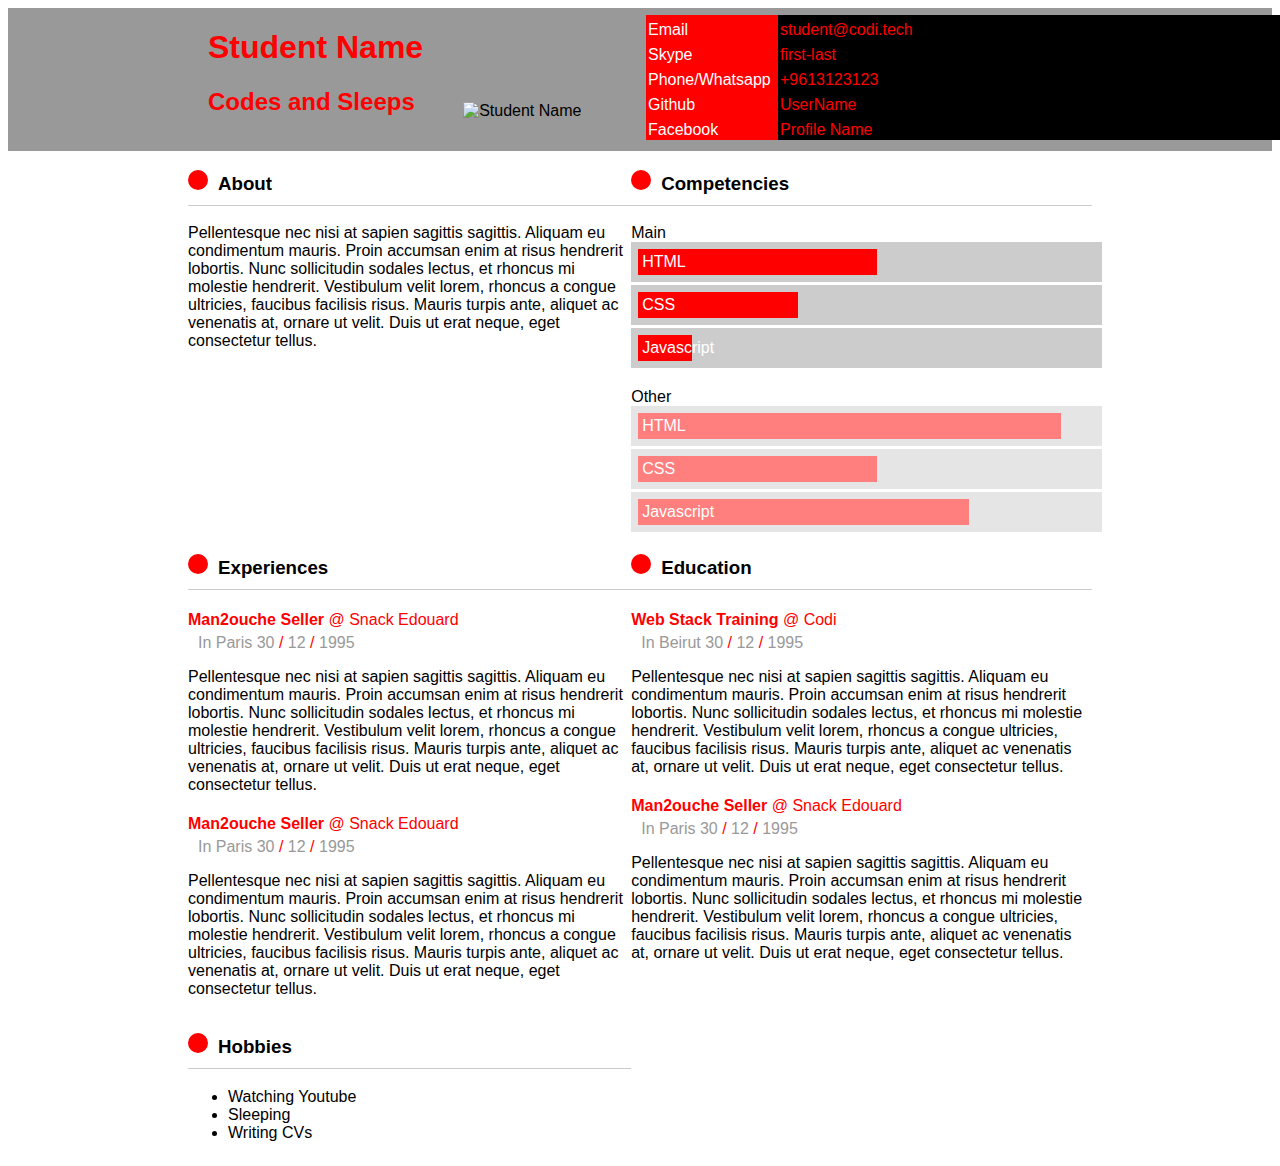
==== public/style1/index.html @ 396c1c1a "First CV Web and Mobile" ====
<!DOCTYPE html>
<html lang="en">
  <head>
    <!-- Meta tags -->
    <meta http-equiv="content-type" content="text/html; charset=UTF-8" />
    <meta charset="utf-8" />
    <meta http-equiv="X-UA-Compatible" content="IE=edge,chrome=1" />
    <meta name="viewport" content="width=device-width, initial-scale=1.0" />
    <!-- /Meta tags -->

    <title>JStudent | CV</title>

    <!-- Stylesheets -->
    <link rel="stylesheet" href="normalize.css" />
    <link rel="stylesheet" href="style.css" />
    <!-- /Stylesheets -->
  </head>
  <body>
    <div id="#wrapper">
      <header>
        <div>
          <hgroup>
            <h1>Student Name</h1>
            <h2>Codes and Sleeps</h2>
          </hgroup>
          <figure>
            <img src="../images/110x110.png" alt="Student Name" />
          </figure>
        </div>
      </header>
      <div class="content">
        <section id="about">
          <h3>About</h3>
          <p>
            Pellentesque nec nisi at sapien sagittis sagittis. Aliquam eu
            condimentum mauris. Proin accumsan enim at risus hendrerit lobortis.
            Nunc sollicitudin sodales lectus, et rhoncus mi molestie hendrerit.
            Vestibulum velit lorem, rhoncus a congue ultricies, faucibus
            facilisis risus. Mauris turpis ante, aliquet ac venenatis at, ornare
            ut velit. Duis ut erat neque, eget consectetur tellus.
          </p>
        </section>
        <section id="competencies">
          <h3>Competencies</h3>
          <div class="skills skills-primary">
            <div class="skill" data-skill="5">
              <span>HTML</span>
            </div>
            <div class="skill" data-skill="3">
              <span>CSS</span>
            </div>
            <div class="skill" data-skill="1">
              <span>Javascript</span>
            </div>
          </div>
          <div class="skills skills-secondary">
            <div class="skill" data-skill="9">
              <span>HTML</span>
            </div>
            <div class="skill" data-skill="5">
              <span>CSS</span>
            </div>
            <div class="skill" data-skill="7">
              <span>Javascript</span>
            </div>
          </div>
        </section>
        <section id="experiences">
          <h3>Experiences</h3>
          <div class="experience">
            <h4>
              <span class="experience-type">Man2ouche Seller</span>
              <span class="experience-institution">Snack Edouard</span>
            </h4>
            <div class="experience-details">
              <span class="experience-location">
                Paris
              </span>
              <span class="experience-date">
                <span class="day">30</span>
                <span class="experience-date-separator">/</span>
                <span class="month">12</span>
                <span class="experience-date-separator">/</span>
                <span class="year">1995</span>
              </span>
            </div>
            <p class="experience-description">
              Pellentesque nec nisi at sapien sagittis sagittis. Aliquam eu
              condimentum mauris. Proin accumsan enim at risus hendrerit
              lobortis. Nunc sollicitudin sodales lectus, et rhoncus mi molestie
              hendrerit. Vestibulum velit lorem, rhoncus a congue ultricies,
              faucibus facilisis risus. Mauris turpis ante, aliquet ac venenatis
              at, ornare ut velit. Duis ut erat neque, eget consectetur tellus.
            </p>
          </div>
          <div class="experience">
            <h4>
              <span class="experience-type">Man2ouche Seller</span>
              <span class="experience-institution">Snack Edouard</span>
            </h4>
            <div class="experience-details">
              <span class="experience-location">
                Paris
              </span>
              <span class="experience-date">
                <span class="day">30</span>
                <span class="experience-date-separator">/</span>
                <span class="month">12</span>
                <span class="experience-date-separator">/</span>
                <span class="year">1995</span>
              </span>
            </div>
            <p class="experience-description">
              Pellentesque nec nisi at sapien sagittis sagittis. Aliquam eu
              condimentum mauris. Proin accumsan enim at risus hendrerit
              lobortis. Nunc sollicitudin sodales lectus, et rhoncus mi molestie
              hendrerit. Vestibulum velit lorem, rhoncus a congue ultricies,
              faucibus facilisis risus. Mauris turpis ante, aliquet ac venenatis
              at, ornare ut velit. Duis ut erat neque, eget consectetur tellus.
            </p>
          </div>
        </section>
        <section id="education">
          <h3>Education</h3>
          <div class="experience">
            <h4>
              <span class="experience-type">Web Stack Training</span>
              <span class="experience-institution">Codi</span>
            </h4>
            <div class="experience-details">
              <span class="experience-location">
                Beirut
              </span>
              <span class="experience-date">
                <span class="day">30</span>
                <span class="experience-date-separator">/</span>
                <span class="month">12</span>
                <span class="experience-date-separator">/</span>
                <span class="year">1995</span>
              </span>
            </div>
            <p class="experience-description">
              Pellentesque nec nisi at sapien sagittis sagittis. Aliquam eu
              condimentum mauris. Proin accumsan enim at risus hendrerit
              lobortis. Nunc sollicitudin sodales lectus, et rhoncus mi molestie
              hendrerit. Vestibulum velit lorem, rhoncus a congue ultricies,
              faucibus facilisis risus. Mauris turpis ante, aliquet ac venenatis
              at, ornare ut velit. Duis ut erat neque, eget consectetur tellus.
            </p>
          </div>
          <div class="experience">
            <h4>
              <span class="experience-type">Man2ouche Seller</span>
              <span class="experience-institution">Snack Edouard</span>
            </h4>
            <div class="experience-details">
              <span class="experience-location">
                Paris
              </span>
              <span class="experience-date">
                <span class="day">30</span>
                <span class="experience-date-separator">/</span>
                <span class="month">12</span>
                <span class="experience-date-separator">/</span>
                <span class="year">1995</span>
              </span>
            </div>
            <p class="experience-description">
              Pellentesque nec nisi at sapien sagittis sagittis. Aliquam eu
              condimentum mauris. Proin accumsan enim at risus hendrerit
              lobortis. Nunc sollicitudin sodales lectus, et rhoncus mi molestie
              hendrerit. Vestibulum velit lorem, rhoncus a congue ultricies,
              faucibus facilisis risus. Mauris turpis ante, aliquet ac venenatis
              at, ornare ut velit. Duis ut erat neque, eget consectetur tellus.
            </p>
          </div>
        </section>
        <section id="hobbies">
          <h3>Hobbies</h3>
          <ul>
            <li>Watching Youtube</li>
            <li>Sleeping</li>
            <li>Writing CVs</li>
          </ul>
        </section>
        <section id="contact">
          <h3>Contact</h3>
          <div class="contacts">
            <dl class="contact contact-email">
              <dt class="contact-type">Email</dt>
              <dd class="contact-value">
                <a href="mailto:student@codi.tech">student@codi.tech</a>
              </dd>
            </dl>
            <dl class="contact contact-skype">
              <dt class="contact-type">Skype</dt>
              <dd class="contact-value">first-last</dd>
            </dl>
            <dl class="contact contact-phone">
              <dt class="contact-type">Phone/Whatsapp</dt>
              <dd class="contact-value">
                <a href="tel:+96170261482">+9613123123</a>
              </dd>
            </dl>
            <dl class="contact contact-github">
              <dt class="contact-type">Github</dt>
              <dd class="contact-value">
                <a href="https://github.com/User/" target="_blank">UserName</a>
              </dd>
            </dl>
            <dl class="contact contact-facebook">
              <dt class="contact-type">Facebook</dt>
              <dd class="contact-value">
                <a href="//www.facebook.com/profileName" target="_blank"
                  >Profile Name</a
                >
              </dd>
            </dl>
          </div>
        </section>
      </div>
    </div>
  </body>
</html>
---- public/style1/style.css ----
body{
    font-family: Arial, Helvetica, sans-serif;
}
 p{
     font-weight: 500;
 }
 header div{
    display: flex;
    flex-flow: wrap;
    background: #999999;
    padding-left: 200px;
    align-items: flex-end;
    padding-bottom: 15px;
}
header h1, header h2{
    color:red;
}
.experience-type{
    font-weight: bold;
    color: red;
}
.experience-institution{
    color:red;
    font-weight: lighter;
}
.experience-institution::before{
    content: "@ ";
}
.experience-details{
    color:#999999;
    margin-left: 10px;
}
.experience-details::before{
    content: "In ";
}
.experience-date-separator{
    color:red;
}
.experience h4{
    margin-bottom: 5px;
}
.contacts{
    line-height: 0.6;
    background-color:red;
    margin-top: 15px;
}
#contact{
    position: absolute;
    top: 0;
    right: 0;

}
#contact h3{
display: none;
}
.contact{
    display: flex;
}
dt{
    width: 90px;
    padding-top: 10px;
    padding-left:2px;
    color:white;
}
dd{
    background-color:black;
    color:red;
    width:500px;
    padding-top: 10px;
    padding-left:2px;
}
dl{
    height: 25px;
    margin-bottom: 0;
    margin-top:0;
}
dd a{
    color:red;
    text-decoration: none;
}
.content{
    display: grid;
    padding-inline: 180px;
}
#about{
    grid-column: 1/2;
}
#competencies{
    grid-column: 2/3;
}
section h3{
    border-bottom: 1px solid #ccc;
    padding-bottom: 10px;
}
.skill{
    width: 100%;
    color:white;
    margin-bottom:3px;
    /* padding: 4px; */
    background-color: #ccc;
    border: 5px solid #ccc;
}
.skills-primary .skill:nth-child(1) span{
    padding:4px;
    width: 50%;
    background-color:red;
    display: block;
    border: 2px solid #ccc;
}
.skills-primary .skill:nth-child(2) span{
    padding:4px;
    width: 33%;
    background-color:red;
    display: block;
    border: 2px solid #ccc;
}
.skills-primary .skill:nth-child(3) span{
    padding:4px;
    width: 10%;
    background-color:red;
    display: block;
    border: 2px solid #ccc;
}

.skills-secondary .skill:nth-child(1) span{
    padding:4px;
    width: 90%;
    background-color:red;
    display: block;
    border: 2px solid #ccc;
}
.skills-secondary .skill:nth-child(2) span{
    padding:4px;
    width: 50%;
    background-color:red;
    display: block;
    border: 2px solid #ccc;
}
.skills-secondary .skill:nth-child(3) span{
    padding:4px;
    width: 70%;
    background-color:red;
    display: block;
    border: 2px solid #ccc;
}
.skills-secondary .skill{
    opacity: 50%;
}
.skills-secondary{
    margin-top: 20px;
}

.skills-primary::before{
    content: "Main";
}
.skills-secondary::before{
    content: "Other";
}

h3:before{
    content: "";
    height: 20px;
    width: 20px;
    background-color: red;
    border-radius: 50%;
    display: inline-block;
    margin-right: 10px;
}

@media (max-width:1200px){
    header div{
        padding-left: 80px;
        flex-direction: column;
        align-items: flex-start;
    }
}

@media (max-width:1064px){
    header div{
        padding-left: 40px;
    }
    #contact{
        position:static ;

    }
    .content{
        display: flex;
        flex-direction: column;
        padding-inline: 40px;
    }
    .contact{
        background-color:white;
    }
    dt{
        background-color:red;
        width:150px;
    }
    dd{
        margin-left: 0px;
        background-color: white;
        color:black;
    }
}
@media (max-width:767px){
    dt{
        width: 250px;
    }
}

@media (max-width:479px){
    dt{
        width: 415px;
    }
}
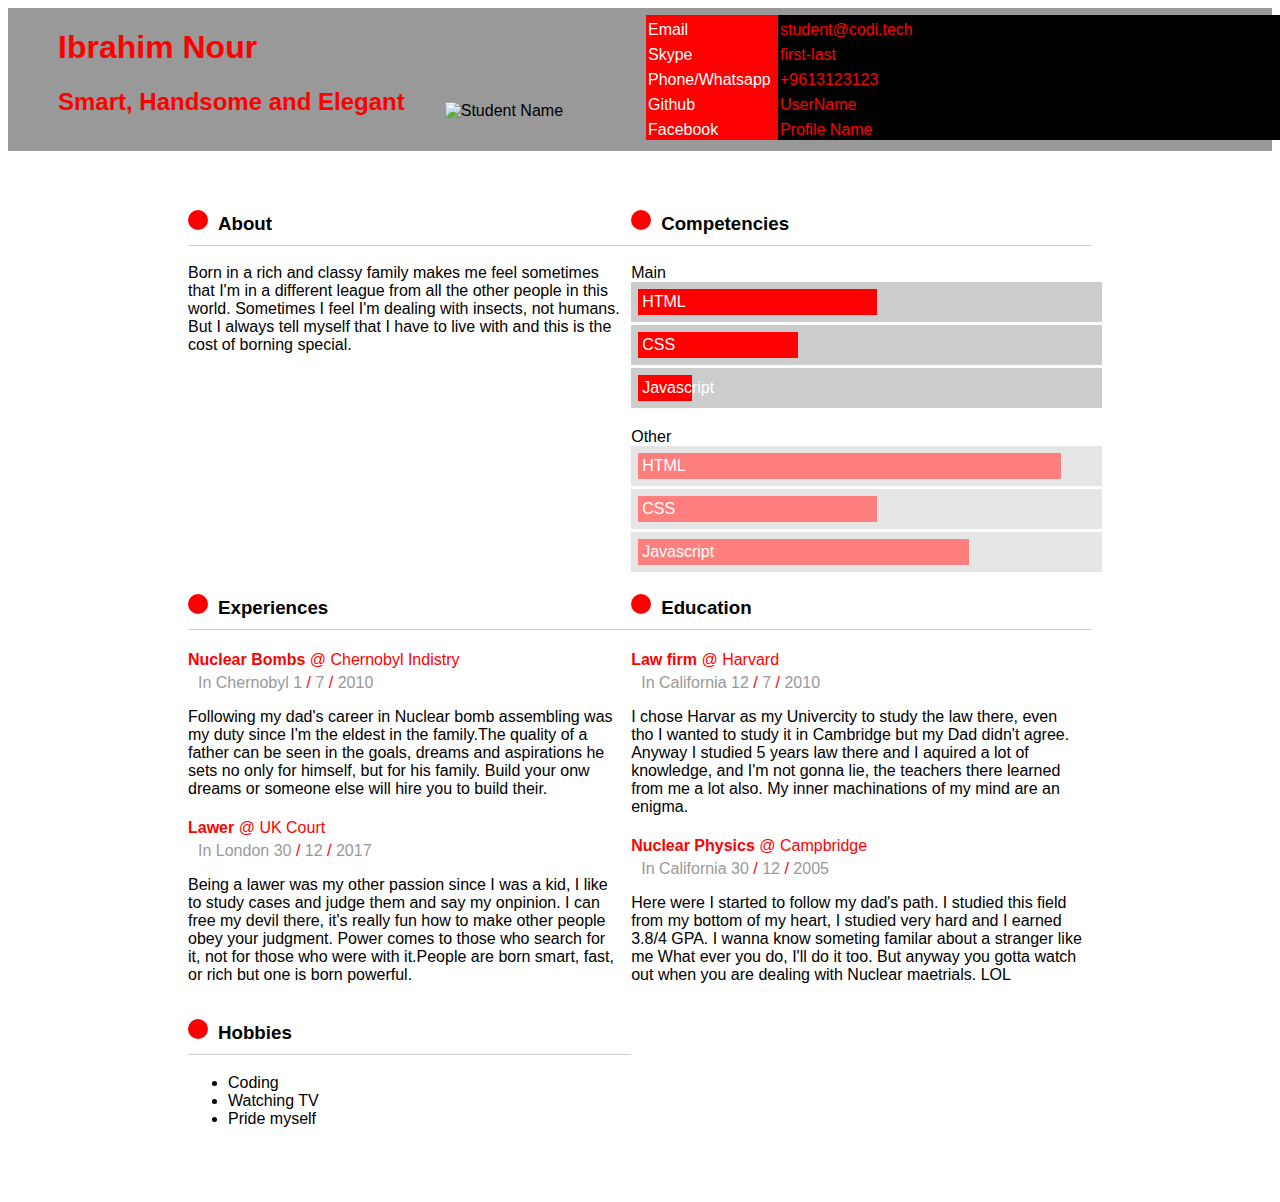
==== commit ce2694b3: "final versin... Hopefully" ====
--- a/public/style1/index.html
+++ b/public/style1/index.html
@@ -8,7 +8,7 @@
     <meta name="viewport" content="width=device-width, initial-scale=1.0" />
     <!-- /Meta tags -->
 
-    <title>JStudent | CV</title>
+    <title>Ibrahim Nour CV</title>
 
     <!-- Stylesheets -->
     <link rel="stylesheet" href="normalize.css" />
@@ -20,8 +20,8 @@
       <header>
         <div>
           <hgroup>
-            <h1>Student Name</h1>
-            <h2>Codes and Sleeps</h2>
+            <h1>Ibrahim Nour</h1>
+            <h2>Smart, Handsome and Elegant  </h2>
           </hgroup>
           <figure>
             <img src="../images/110x110.png" alt="Student Name" />
@@ -32,12 +32,10 @@
         <section id="about">
           <h3>About</h3>
           <p>
-            Pellentesque nec nisi at sapien sagittis sagittis. Aliquam eu
-            condimentum mauris. Proin accumsan enim at risus hendrerit lobortis.
-            Nunc sollicitudin sodales lectus, et rhoncus mi molestie hendrerit.
-            Vestibulum velit lorem, rhoncus a congue ultricies, faucibus
-            facilisis risus. Mauris turpis ante, aliquet ac venenatis at, ornare
-            ut velit. Duis ut erat neque, eget consectetur tellus.
+            Born in a rich and classy family makes me feel sometimes that I'm in a different league
+            from all the other people in this world. Sometimes I feel I'm dealing with insects, not
+            humans. But I always tell myself that I have to live with and this is the cost of borning
+            special.
           </p>
         </section>
         <section id="competencies">
@@ -69,54 +67,51 @@
           <h3>Experiences</h3>
           <div class="experience">
             <h4>
-              <span class="experience-type">Man2ouche Seller</span>
-              <span class="experience-institution">Snack Edouard</span>
-            </h4>
-            <div class="experience-details">
-              <span class="experience-location">
-                Paris
+              <span class="experience-type">Nuclear Bombs</span>
+              <span class="experience-institution">Chernobyl Indistry</span>
+            </h4>
+            <div class="experience-details">
+              <span class="experience-location">
+                Chernobyl
+              </span>
+              <span class="experience-date">
+                <span class="day">1</span>
+                <span class="experience-date-separator">/</span>
+                <span class="month">7</span>
+                <span class="experience-date-separator">/</span>
+                <span class="year">2010</span>
+              </span>
+            </div>
+            <p class="experience-description">
+              Following my dad's career in Nuclear bomb assembling was my duty since
+              I'm the eldest in the family.The quality of a father can be seen in the goals, 
+              dreams and aspirations he sets no only for himself, but for his family.
+              Build your onw dreams or someone else will hire you to build their.
+            </p>
+          </div>
+          <div class="experience">
+            <h4>
+              <span class="experience-type">Lawer</span>
+              <span class="experience-institution">UK Court</span>
+            </h4>
+            <div class="experience-details">
+              <span class="experience-location">
+                London
               </span>
               <span class="experience-date">
                 <span class="day">30</span>
                 <span class="experience-date-separator">/</span>
                 <span class="month">12</span>
                 <span class="experience-date-separator">/</span>
-                <span class="year">1995</span>
-              </span>
-            </div>
-            <p class="experience-description">
-              Pellentesque nec nisi at sapien sagittis sagittis. Aliquam eu
-              condimentum mauris. Proin accumsan enim at risus hendrerit
-              lobortis. Nunc sollicitudin sodales lectus, et rhoncus mi molestie
-              hendrerit. Vestibulum velit lorem, rhoncus a congue ultricies,
-              faucibus facilisis risus. Mauris turpis ante, aliquet ac venenatis
-              at, ornare ut velit. Duis ut erat neque, eget consectetur tellus.
-            </p>
-          </div>
-          <div class="experience">
-            <h4>
-              <span class="experience-type">Man2ouche Seller</span>
-              <span class="experience-institution">Snack Edouard</span>
-            </h4>
-            <div class="experience-details">
-              <span class="experience-location">
-                Paris
-              </span>
-              <span class="experience-date">
-                <span class="day">30</span>
-                <span class="experience-date-separator">/</span>
-                <span class="month">12</span>
-                <span class="experience-date-separator">/</span>
-                <span class="year">1995</span>
-              </span>
-            </div>
-            <p class="experience-description">
-              Pellentesque nec nisi at sapien sagittis sagittis. Aliquam eu
-              condimentum mauris. Proin accumsan enim at risus hendrerit
-              lobortis. Nunc sollicitudin sodales lectus, et rhoncus mi molestie
-              hendrerit. Vestibulum velit lorem, rhoncus a congue ultricies,
-              faucibus facilisis risus. Mauris turpis ante, aliquet ac venenatis
-              at, ornare ut velit. Duis ut erat neque, eget consectetur tellus.
+                <span class="year">2017</span>
+              </span>
+            </div>
+            <p class="experience-description">
+              Being a lawer was my other passion since I was a kid, I like to study cases and
+              judge them and say my onpinion. I can free my devil there, it's really fun how to 
+              make other people obey your judgment. Power comes to those who search for it, not 
+              for those who were with it.People are born smart, fast, or rich
+              but one is born powerful.
             </p>
           </div>
         </section>
@@ -124,63 +119,60 @@
           <h3>Education</h3>
           <div class="experience">
             <h4>
-              <span class="experience-type">Web Stack Training</span>
-              <span class="experience-institution">Codi</span>
-            </h4>
-            <div class="experience-details">
-              <span class="experience-location">
-                Beirut
+              <span class="experience-type">Law firm</span>
+              <span class="experience-institution">Harvard</span>
+            </h4>
+            <div class="experience-details">
+              <span class="experience-location">
+                California
+              </span>
+              <span class="experience-date">
+                <span class="day">12</span>
+                <span class="experience-date-separator">/</span>
+                <span class="month">7</span>
+                <span class="experience-date-separator">/</span>
+                <span class="year">2010</span>
+              </span>
+            </div>
+            <p class="experience-description">
+              I chose Harvar as my Univercity to study the law there, even tho I wanted to study it
+              in Cambridge but my Dad didn't agree. Anyway I studied 5 years law there and I aquired 
+              a lot of knowledge, and I'm not gonna lie, the teachers there learned from me a lot also.
+              My inner machinations of my mind are an enigma.
+
+            </p>
+          </div>
+          <div class="experience">
+            <h4>
+              <span class="experience-type">Nuclear Physics</span>
+              <span class="experience-institution">Campbridge</span>
+            </h4>
+            <div class="experience-details">
+              <span class="experience-location">
+                California 
               </span>
               <span class="experience-date">
                 <span class="day">30</span>
                 <span class="experience-date-separator">/</span>
                 <span class="month">12</span>
                 <span class="experience-date-separator">/</span>
-                <span class="year">1995</span>
-              </span>
-            </div>
-            <p class="experience-description">
-              Pellentesque nec nisi at sapien sagittis sagittis. Aliquam eu
-              condimentum mauris. Proin accumsan enim at risus hendrerit
-              lobortis. Nunc sollicitudin sodales lectus, et rhoncus mi molestie
-              hendrerit. Vestibulum velit lorem, rhoncus a congue ultricies,
-              faucibus facilisis risus. Mauris turpis ante, aliquet ac venenatis
-              at, ornare ut velit. Duis ut erat neque, eget consectetur tellus.
-            </p>
-          </div>
-          <div class="experience">
-            <h4>
-              <span class="experience-type">Man2ouche Seller</span>
-              <span class="experience-institution">Snack Edouard</span>
-            </h4>
-            <div class="experience-details">
-              <span class="experience-location">
-                Paris
-              </span>
-              <span class="experience-date">
-                <span class="day">30</span>
-                <span class="experience-date-separator">/</span>
-                <span class="month">12</span>
-                <span class="experience-date-separator">/</span>
-                <span class="year">1995</span>
-              </span>
-            </div>
-            <p class="experience-description">
-              Pellentesque nec nisi at sapien sagittis sagittis. Aliquam eu
-              condimentum mauris. Proin accumsan enim at risus hendrerit
-              lobortis. Nunc sollicitudin sodales lectus, et rhoncus mi molestie
-              hendrerit. Vestibulum velit lorem, rhoncus a congue ultricies,
-              faucibus facilisis risus. Mauris turpis ante, aliquet ac venenatis
-              at, ornare ut velit. Duis ut erat neque, eget consectetur tellus.
+                <span class="year">2005</span>
+              </span>
+            </div>
+            <p class="experience-description">
+              Here were I started to follow my dad's path. I studied this field from my bottom of my heart,
+              I studied very hard and I earned 3.8/4 GPA. I wanna know someting familar about a stranger like me
+              What ever you do, I'll do it too. But anyway you gotta watch out when you are dealing with Nuclear
+              maetrials. LOL
             </p>
           </div>
         </section>
         <section id="hobbies">
           <h3>Hobbies</h3>
           <ul>
-            <li>Watching Youtube</li>
-            <li>Sleeping</li>
-            <li>Writing CVs</li>
+            <li>Coding</li>
+            <li>Watching TV</li>
+            <li>Pride myself</li>
           </ul>
         </section>
         <section id="contact">
--- a/public/style1/style.css
+++ b/public/style1/style.css
@@ -3,14 +3,16 @@
 }
  p{
      font-weight: 500;
+     padding-right:10px;
  }
  header div{
     display: flex;
     flex-flow: wrap;
     background: #999999;
-    padding-left: 200px;
+    padding-left: 50px;
     align-items: flex-end;
     padding-bottom: 15px;
+    margin-bottom: 40px;
 }
 header h1, header h2{
     color:red;
@@ -81,6 +83,7 @@
 .content{
     display: grid;
     padding-inline: 180px;
+    padding-bottom:50px;
 }
 #about{
     grid-column: 1/2;
@@ -181,7 +184,9 @@
     }
     #contact{
         position:static ;
-
+    }
+    #contact h3{
+        display: block;
     }
     .content{
         display: flex;
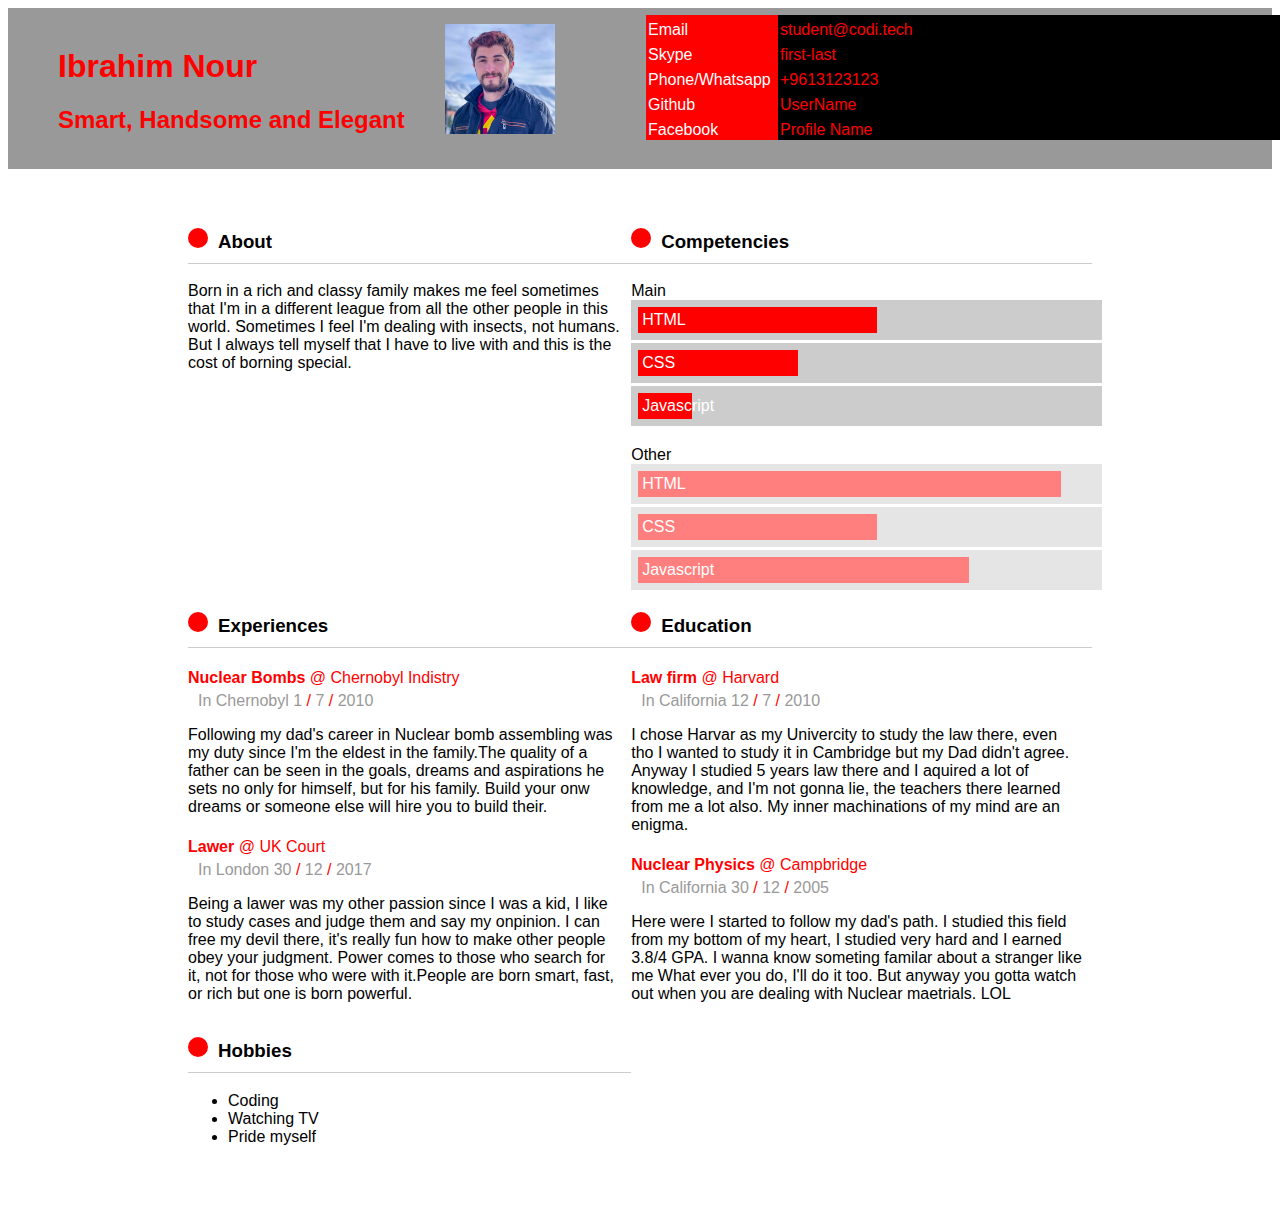
==== commit 5f37c3fa: "Final version, With Picture ;)" ====
--- a/public/style1/index.html
+++ b/public/style1/index.html
@@ -24,7 +24,7 @@
             <h2>Smart, Handsome and Elegant  </h2>
           </hgroup>
           <figure>
-            <img src="../images/110x110.png" alt="Student Name" />
+            <img src="../images/profile.jpg" alt="Student Name" />
           </figure>
         </div>
       </header>
--- a/public/style1/style.css
+++ b/public/style1/style.css
@@ -17,6 +17,10 @@
 header h1, header h2{
     color:red;
 }
+figure img{
+    width: 110px;
+    height: 110px;
+}
 .experience-type{
     font-weight: bold;
     color: red;
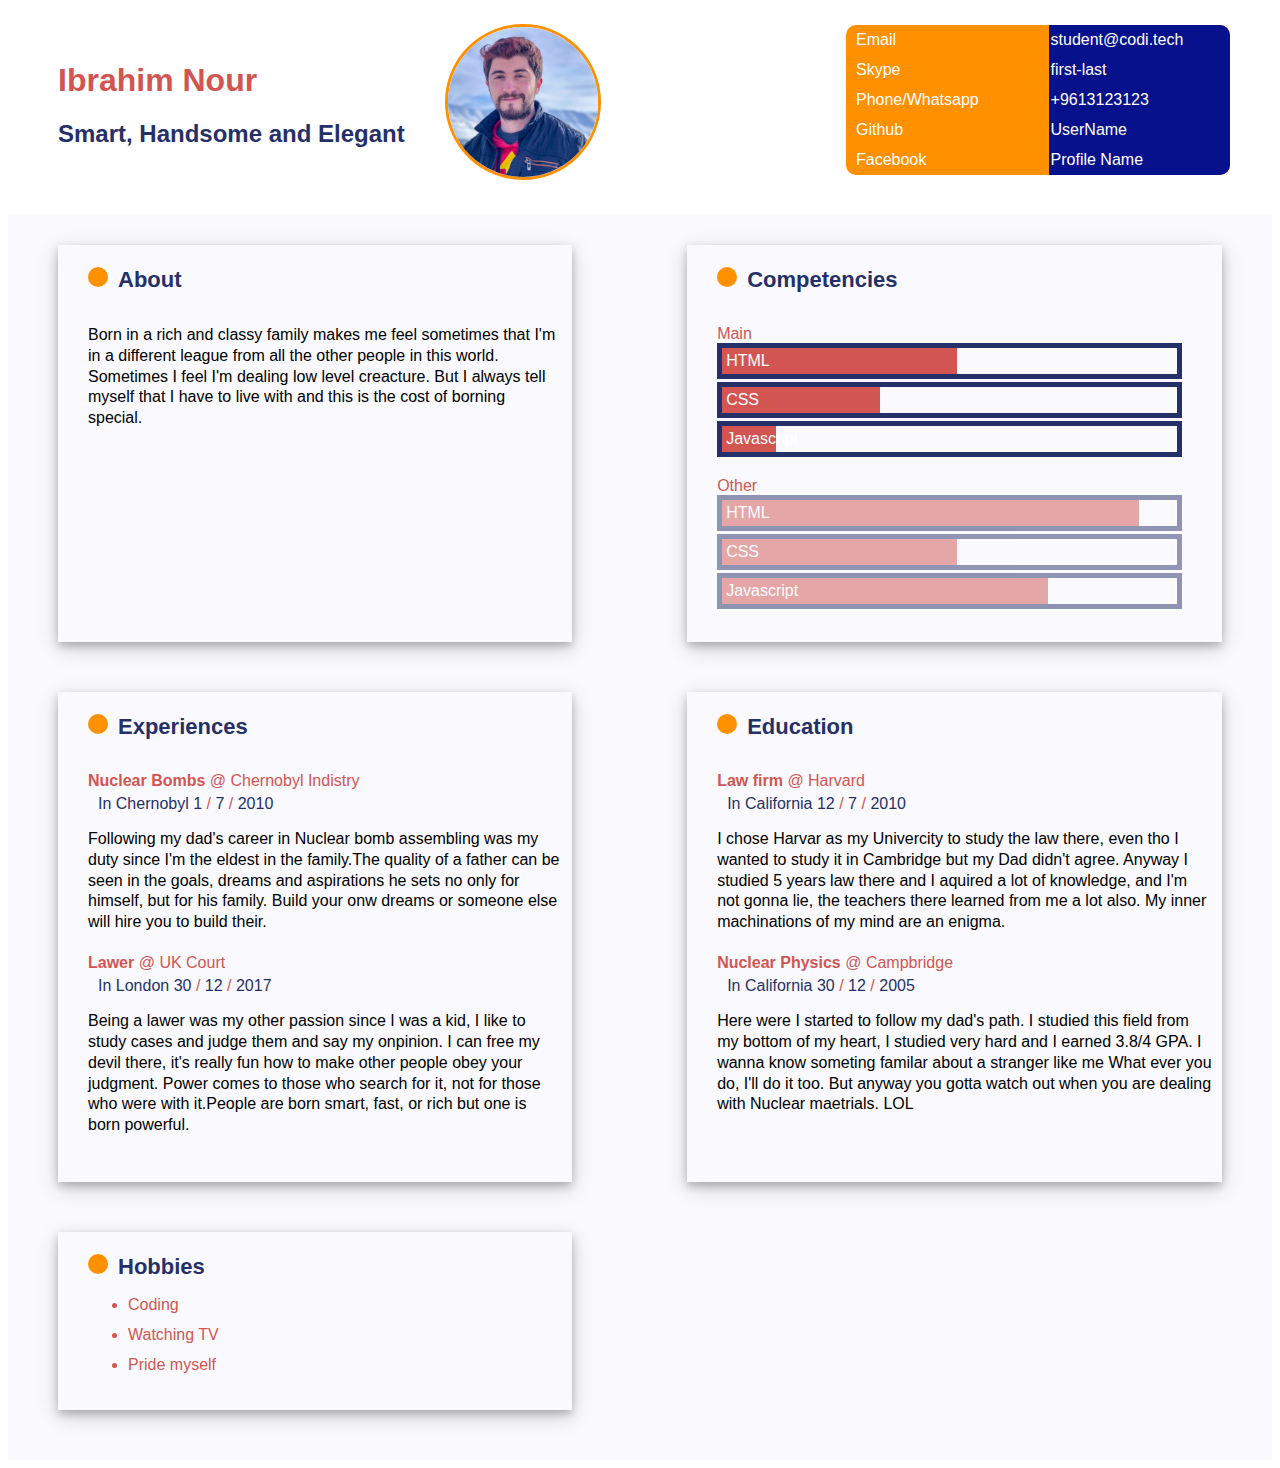
==== commit 31a60fb8: "my own css and information same structure html" ====
--- a/public/style1/index.html
+++ b/public/style1/index.html
@@ -33,8 +33,8 @@
           <h3>About</h3>
           <p>
             Born in a rich and classy family makes me feel sometimes that I'm in a different league
-            from all the other people in this world. Sometimes I feel I'm dealing with insects, not
-            humans. But I always tell myself that I have to live with and this is the cost of borning
+            from all the other people in this world. Sometimes I feel I'm dealing low level creacture.
+            But I always tell myself that I have to live with and this is the cost of borning
             special.
           </p>
         </section>
--- a/public/style1/style.css
+++ b/public/style1/style.css
@@ -8,52 +8,75 @@
  header div{
     display: flex;
     flex-flow: wrap;
-    background: #999999;
+    background: #ffffff;
     padding-left: 50px;
-    align-items: flex-end;
+    align-items: center;
     padding-bottom: 15px;
-    margin-bottom: 40px;
-}
-header h1, header h2{
-    color:red;
+}
+header h1{
+    color:	#D25552;
+}
+header h2{
+    color:#263068;
 }
 figure img{
-    width: 110px;
-    height: 110px;
+    width: 150px;
+    height: auto;
+    border-radius: 100px;
+    border: 3px solid#FF9000;
+}
+.content{
+    display: grid;
+    column-gap: 115px;
+    row-gap:50px;
+    padding-top: 30px;
+    padding-inline: 50px;
+    padding-bottom:50px;
+    background-color: #FAFAFE;
+}
+.content p{
+    line-height: 1.3;
+}
+#about, #competencies, #experiences, #education, #hobbies{
+    box-shadow: 0 4px 8px 0 rgba(0, 0, 0, 0.2), 0 6px 20px 0 rgba(0, 0, 0, 0.19);
+    padding-left:30px;
+    padding-bottom: 30px;
 }
 .experience-type{
     font-weight: bold;
-    color: red;
+    color: #D25552;
 }
 .experience-institution{
-    color:red;
+    color:#D25552;
     font-weight: lighter;
 }
 .experience-institution::before{
     content: "@ ";
 }
 .experience-details{
-    color:#999999;
+    color:#263068;
     margin-left: 10px;
 }
 .experience-details::before{
     content: "In ";
 }
 .experience-date-separator{
-    color:red;
+    color:#D25552;
 }
 .experience h4{
     margin-bottom: 5px;
 }
 .contacts{
     line-height: 0.6;
-    background-color:red;
-    margin-top: 15px;
+    background-color:#FF9000;
+    margin-top: 25px;
+    border-radius: 10px;
 }
 #contact{
     position: absolute;
     top: 0;
-    right: 0;
+    right: 50px;
+    width: 30%;
 
 }
 #contact h3{
@@ -62,93 +85,94 @@
 .contact{
     display: flex;
 }
+.contact-email dd{
+    border-radius: 0 10px 0 0;
+}
+.contact-facebook dd{
+    border-radius: 0 0 10px 0 ;
+}
 dt{
-    width: 90px;
+    width: 83px;
+    padding-top: 10px;
+    padding-left:10px;
+    color:#ffffff;
+    font-size: 16px;
+}
+dd{
+    background-color:#07118B;
+    color:#ffffff;
+    width:300px;
     padding-top: 10px;
     padding-left:2px;
-    color:white;
-}
-dd{
-    background-color:black;
-    color:red;
-    width:500px;
-    padding-top: 10px;
-    padding-left:2px;
+    font-size: 16px;
 }
 dl{
-    height: 25px;
+    place-content: space-between;
+    height: 30px;
     margin-bottom: 0;
     margin-top:0;
 }
 dd a{
-    color:red;
+    color:#ffffff;
     text-decoration: none;
 }
-.content{
-    display: grid;
-    padding-inline: 180px;
-    padding-bottom:50px;
-}
+
 #about{
     grid-column: 1/2;
 }
+
 #competencies{
     grid-column: 2/3;
 }
 section h3{
-    border-bottom: 1px solid #ccc;
+    /* border-bottom: 3px solid #263068; */
     padding-bottom: 10px;
+    color:#263068;
+    font-size: 22px;
 }
 .skill{
-    width: 100%;
+    width: 90%;
     color:white;
     margin-bottom:3px;
     /* padding: 4px; */
-    background-color: #ccc;
-    border: 5px solid #ccc;
+    border: 5px solid #263068;
 }
 .skills-primary .skill:nth-child(1) span{
     padding:4px;
     width: 50%;
-    background-color:red;
-    display: block;
-    border: 2px solid #ccc;
+    background-color:#D25552;
+    display: block;
 }
 .skills-primary .skill:nth-child(2) span{
     padding:4px;
     width: 33%;
-    background-color:red;
-    display: block;
-    border: 2px solid #ccc;
+    background-color:#D25552;
+    display: block;
 }
 .skills-primary .skill:nth-child(3) span{
     padding:4px;
     width: 10%;
-    background-color:red;
-    display: block;
-    border: 2px solid #ccc;
+    background-color:#D25552;
+    display: block;
 }
 
 .skills-secondary .skill:nth-child(1) span{
     padding:4px;
     width: 90%;
-    background-color:red;
-    display: block;
-    border: 2px solid #ccc;
+    background-color:#D25552;
+    display: block;
 }
 .skills-secondary .skill:nth-child(2) span{
     padding:4px;
     width: 50%;
-    background-color:red;
-    display: block;
-    border: 2px solid #ccc;
+    background-color:#D25552;
+    display: block;
 }
 .skills-secondary .skill:nth-child(3) span{
     padding:4px;
     width: 70%;
-    background-color:red;
-    display: block;
-    border: 2px solid #ccc;
+    background-color:#D25552;
+    display: block;
 }
 .skills-secondary .skill{
     opacity: 50%;
@@ -159,35 +183,55 @@
 
 .skills-primary::before{
     content: "Main";
+    color:#D25552;
 }
 .skills-secondary::before{
     content: "Other";
+    color:#D25552;
+
 }
 
 h3:before{
     content: "";
     height: 20px;
     width: 20px;
-    background-color: red;
+    background-color: #FF9000;
     border-radius: 50%;
     display: inline-block;
     margin-right: 10px;
 }
 
-@media (max-width:1200px){
+#hobbies ul{
+    margin: 0px;
+    line-height: 30px;
+    color: #D25552;
+}
+#hobbies h3{
+    margin-bottom: 0;
+}
+
+@media (min-width:1065px){
+    .contacts dt{
+        width: 255px;
+    }
+    
+}
+
+@media (max-width:1064px){
     header div{
         padding-left: 80px;
-        flex-direction: column;
-        align-items: flex-start;
-    }
-}
-
-@media (max-width:1064px){
-    header div{
+
         padding-left: 40px;
     }
     #contact{
         position:static ;
+        width: 100%;
+    }
+    .contact-email dd{
+        border-radius: 0 10px 0 0;
+    }
+    .contact-facebook dd{
+        border-radius: 0 0 10px 0 ;
     }
     #contact h3{
         display: block;
@@ -197,20 +241,33 @@
         flex-direction: column;
         padding-inline: 40px;
     }
+    .contacts{
+        border-radius: 10px;
+    }
     .contact{
-        background-color:white;
+        background-color:#07118B;
     }
     dt{
-        background-color:red;
+        background-color:#FF9000;
         width:150px;
     }
     dd{
         margin-left: 0px;
-        background-color: white;
-        color:black;
+        background-color: #07118B;
+        color:white;
+    }
+    .contacts dl{
+        place-content: normal;
     }
 }
 @media (max-width:767px){
+    header div{
+        flex-direction: column;
+        align-items: center;
+    }
+    hgroup{
+        text-align: center;
+    }
     dt{
         width: 250px;
     }
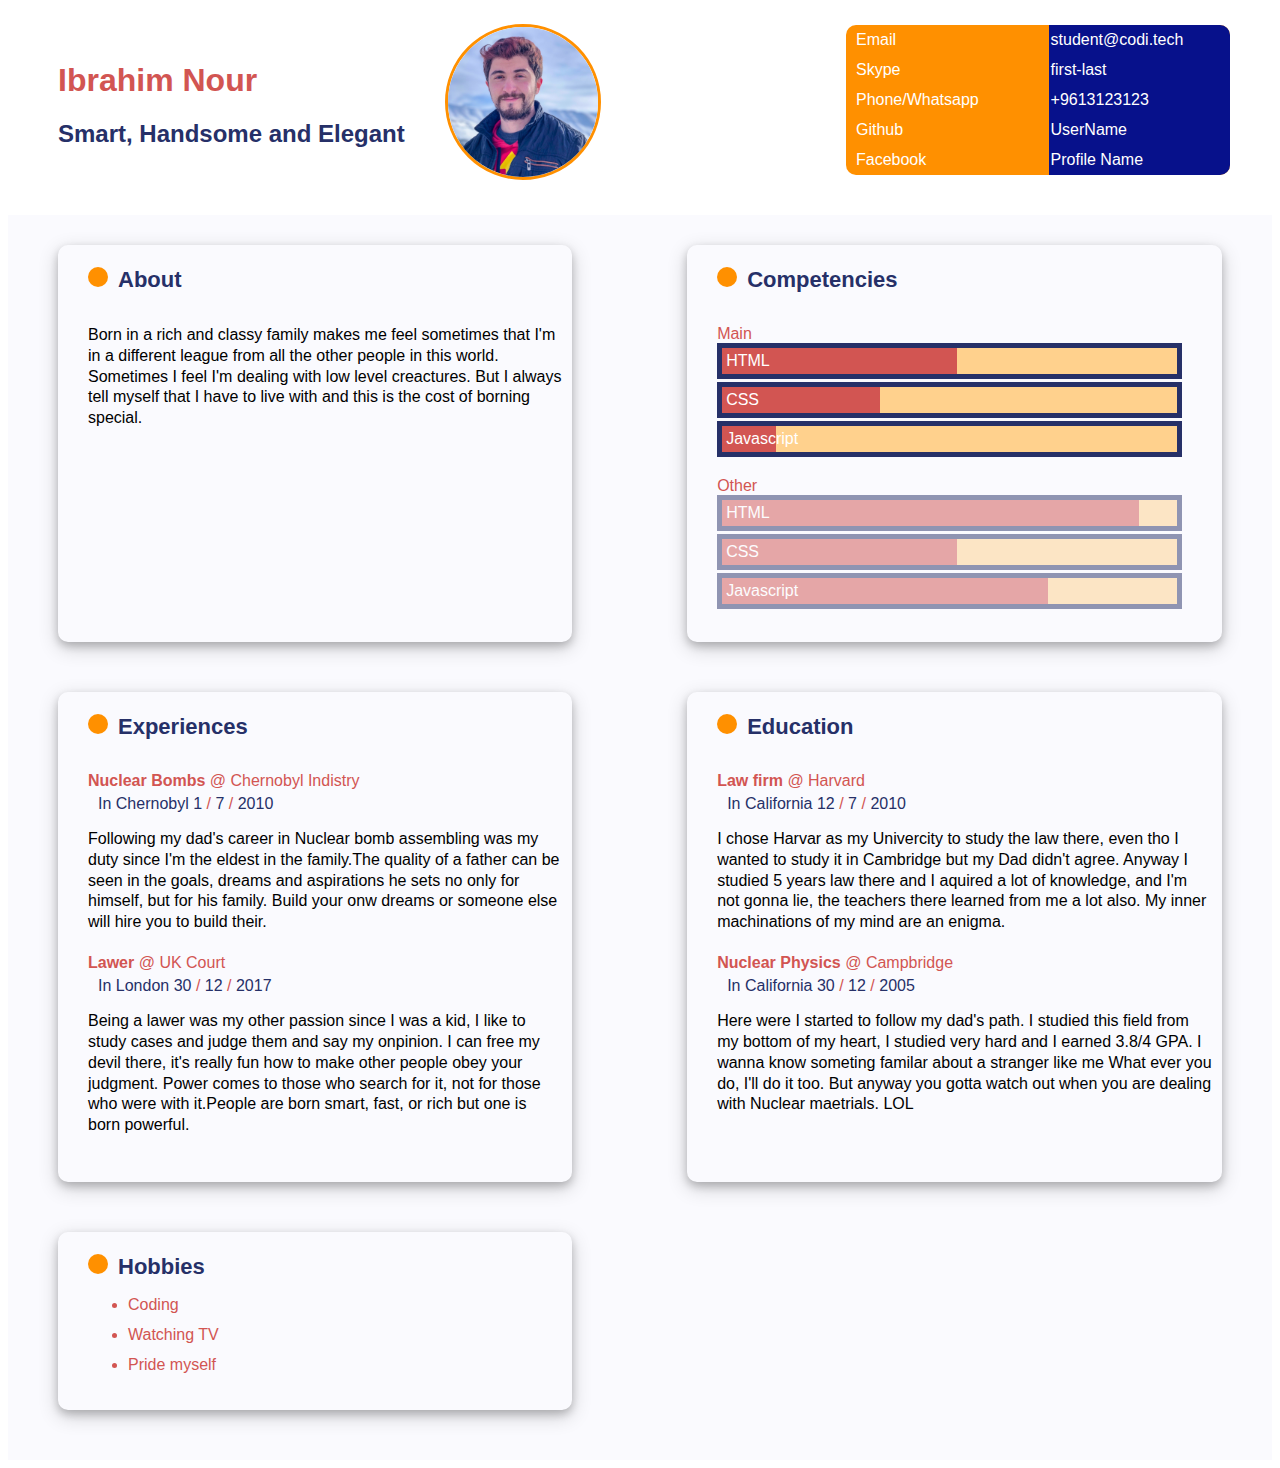
==== commit fb0ee3c9: "text fixes" ====
--- a/public/style1/index.html
+++ b/public/style1/index.html
@@ -33,7 +33,7 @@
           <h3>About</h3>
           <p>
             Born in a rich and classy family makes me feel sometimes that I'm in a different league
-            from all the other people in this world. Sometimes I feel I'm dealing low level creacture.
+            from all the other people in this world. Sometimes I feel I'm dealing with low level creactures.
             But I always tell myself that I have to live with and this is the cost of borning
             special.
           </p>
--- a/public/style1/style.css
+++ b/public/style1/style.css
@@ -41,6 +41,7 @@
     box-shadow: 0 4px 8px 0 rgba(0, 0, 0, 0.2), 0 6px 20px 0 rgba(0, 0, 0, 0.19);
     padding-left:30px;
     padding-bottom: 30px;
+    border-radius: 10px;
 }
 .experience-type{
     font-weight: bold;
@@ -125,7 +126,6 @@
     grid-column: 2/3;
 }
 section h3{
-    /* border-bottom: 3px solid #263068; */
     padding-bottom: 10px;
     color:#263068;
     font-size: 22px;
@@ -134,8 +134,8 @@
     width: 90%;
     color:white;
     margin-bottom:3px;
-    /* padding: 4px; */
     border: 5px solid #263068;
+    background-color: #ffd18d;
 }
 .skills-primary .skill:nth-child(1) span{
     padding:4px;
@@ -227,11 +227,18 @@
         position:static ;
         width: 100%;
     }
-    .contact-email dd{
-        border-radius: 0 10px 0 0;
-    }
-    .contact-facebook dd{
-        border-radius: 0 0 10px 0 ;
+
+    .contact-email {
+        border-radius: 10px 10px 0 0;
+    }
+    .contact-email dt{
+        border-radius: 10px 0 0 0;
+    }
+    .contact-facebook {
+        border-radius: 0 0 10px 10px ;
+    }
+    .contact-facebook dt {
+        border-radius: 0 0 0 10px ;
     }
     #contact h3{
         display: block;
